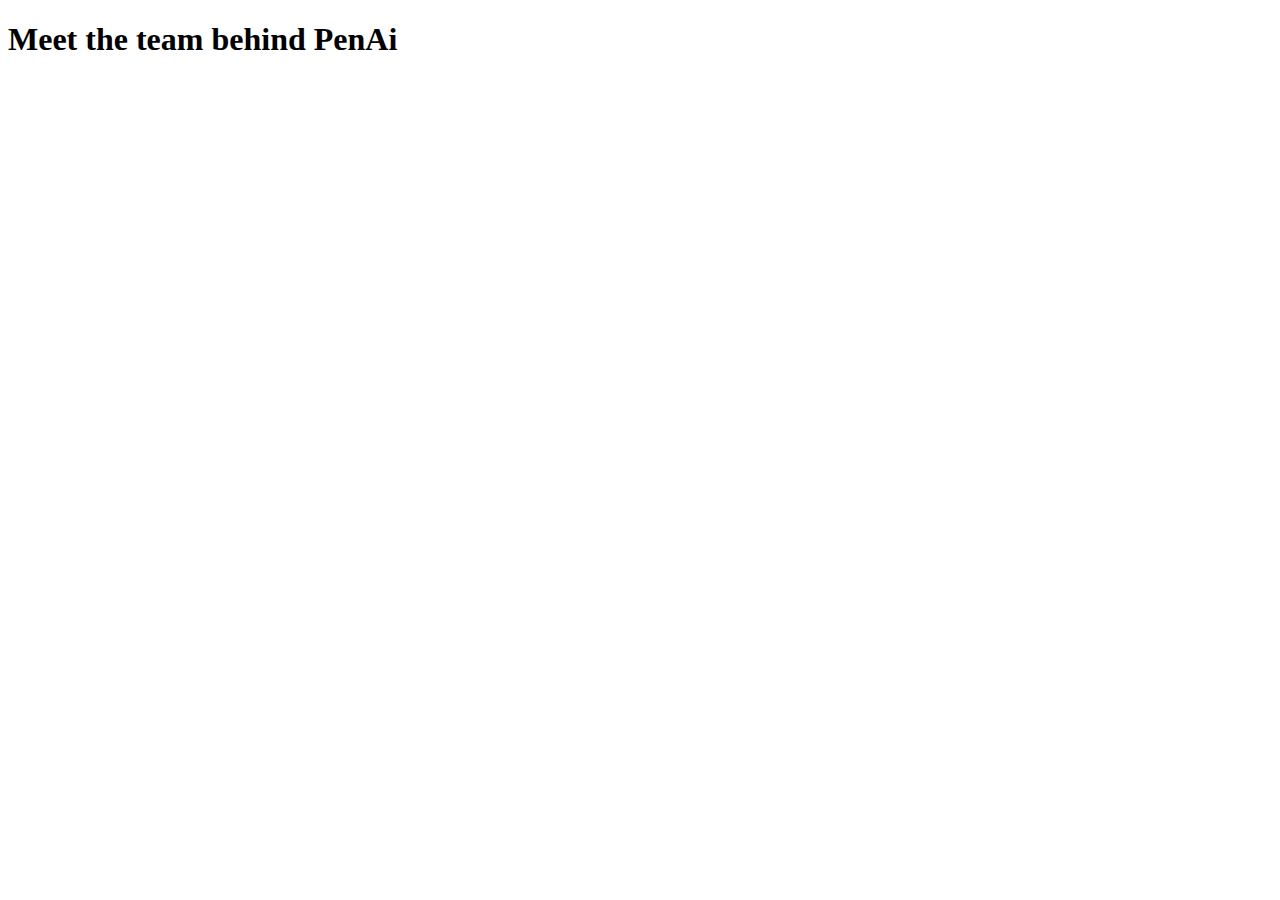
==== Teampage.html @ 919bb74a "modified:   Teampage.html" ====
<!DOCTYPE html>
<html lang="en">
<head>
    <meta charset="UTF-8">
    <meta name="viewport" content="width=device-width, initial-scale=1.0">
    <title>Our Team</title>
    <link rel="stylesheet" href="Teampage.css">
</head>
<body>
<section>
    <h1>Meet the team behind PenAi</h1>
</section>  

<section>
    <div>
       <img src="" alt="">
    </div>
</section>
</body>
</html>
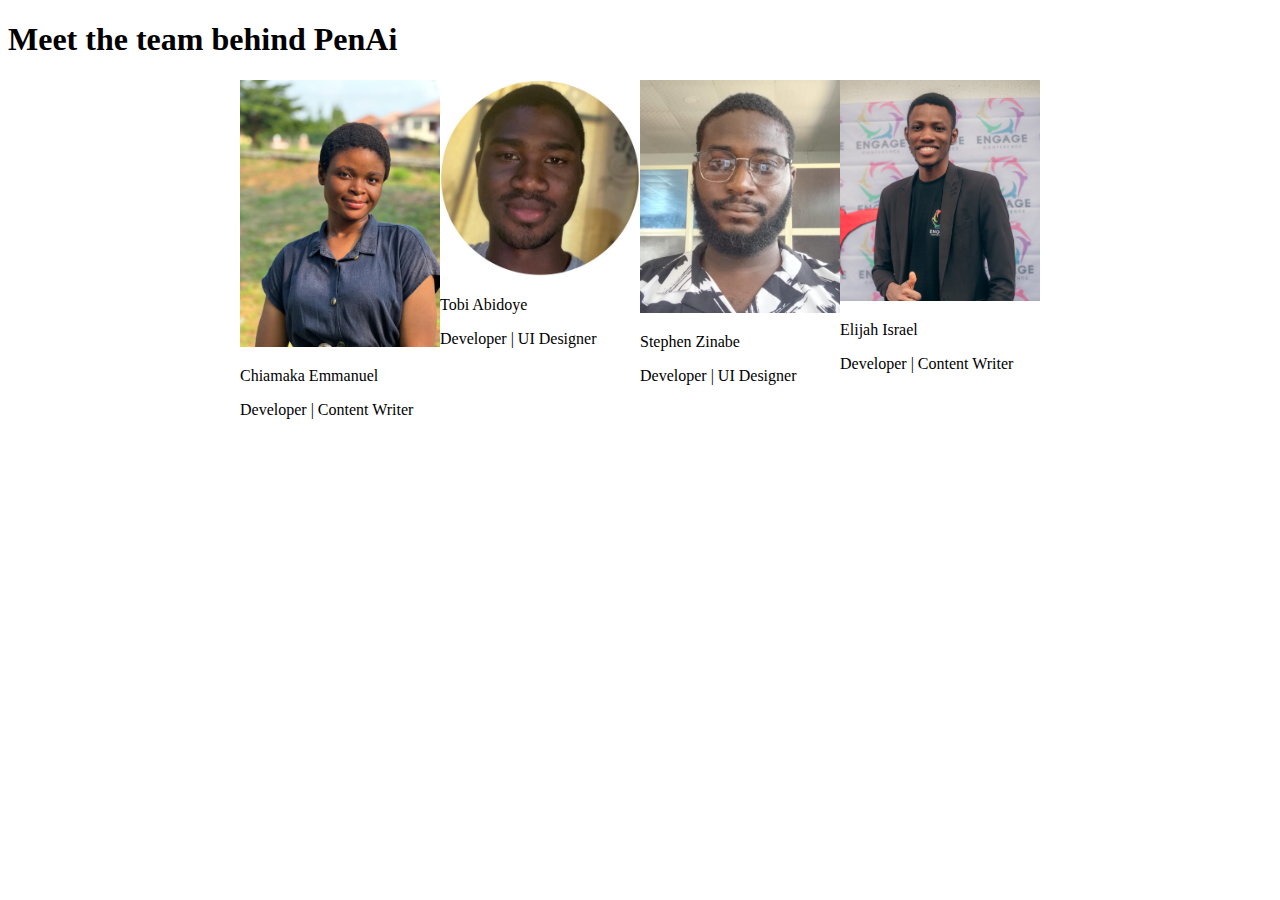
==== commit beef32e8: "renamed:    PenAi/Awwak Mohammed.jpg -> Awwak Mohammed.jpg 	renamed:    PenAi/Bashir Opaoluwa.jpg ->" ====
--- a/Teampage.html
+++ b/Teampage.html
@@ -11,9 +11,26 @@
     <h1>Meet the team behind PenAi</h1>
 </section>  
 
-<section>
+<section class="team">
     <div>
-       <img src="" alt="">
+        <img src="Chiamaka Emmanuel.jpg" alt="Chiamaka Emmanuel" width="200px">
+        <p>Chiamaka Emmanuel</p>
+        <p>Developer | Content Writer</p>
+    </div>
+    <div>
+        <img src="Tobi Abidoye.jpg" alt="Tobi Abidoye" width="200px">
+        <p>Tobi Abidoye</p>
+        <p>Developer | UI Designer</p>
+    </div>
+    <div>
+        <img src="Stephen Zinabe .jpg" alt="Stephen Zinabe" width="200px">
+        <p>Stephen Zinabe</p>
+        <p>Developer | UI Designer</p>
+    </div>
+    <div>
+        <img src="Elijah Israel.jpg" alt="Elijah Israel" width="200px">
+        <p>Elijah Israel</p>
+        <p>Developer | Content Writer</p>
     </div>
 </section>
 </body>
--- a/Teampage.css
+++ b/Teampage.css
@@ -0,0 +1,11 @@
+body{
+    padding: 0px;
+    box-sizing: 0px;
+}
+
+.team{
+    display: flex;
+    flex-direction: row;
+    justify-content: center;
+    
+}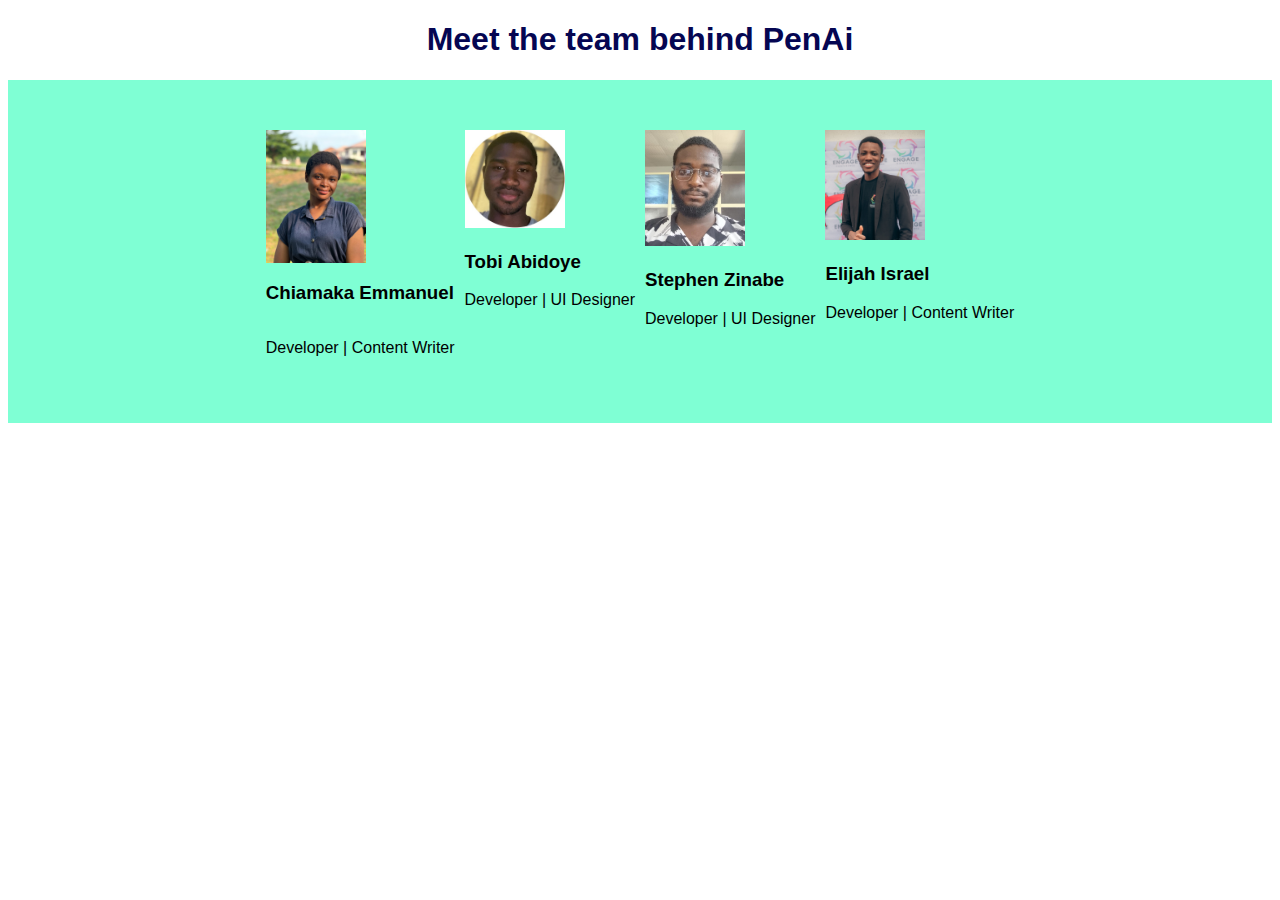
==== commit bf090914: "Changes to be committed: 	modified:   Teampage.css 	modified:   Teampage.html" ====
--- a/Teampage.html
+++ b/Teampage.html
@@ -12,26 +12,28 @@
 </section>  
 
 <section class="team">
-    <div>
-        <img src="Chiamaka Emmanuel.jpg" alt="Chiamaka Emmanuel" width="200px">
-        <p>Chiamaka Emmanuel</p>
+<!-- <div class="teampro"> -->
+    <div id="Chiamaka">
+        <img src="Chiamaka Emmanuel.jpg" alt="Chiamaka Emmanuel" width="100px">
+        <h3>Chiamaka Emmanuel</h3>
         <p>Developer | Content Writer</p>
     </div>
-    <div>
-        <img src="Tobi Abidoye.jpg" alt="Tobi Abidoye" width="200px">
-        <p>Tobi Abidoye</p>
+    <div id="Tobi">
+        <img src="Tobi Abidoye.jpg" alt="Tobi Abidoye" width="100px">
+        <h3 >Tobi Abidoye</h3>
         <p>Developer | UI Designer</p>
     </div>
-    <div>
-        <img src="Stephen Zinabe .jpg" alt="Stephen Zinabe" width="200px">
-        <p>Stephen Zinabe</p>
+    <div id="Stephen">
+        <img src="Stephen Zinabe .jpg" alt="Stephen Zinabe" width="100px">
+        <h3>Stephen Zinabe</h3>
         <p>Developer | UI Designer</p>
     </div>
-    <div>
-        <img src="Elijah Israel.jpg" alt="Elijah Israel" width="200px">
-        <p>Elijah Israel</p>
+    <div id="Elijah">
+        <img src="Elijah Israel.jpg" alt="Elijah Israel" width="100px">
+        <h3>Elijah Israel</h3>
         <p>Developer | Content Writer</p>
     </div>
+<!-- </div> -->
 </section>
 </body>
 </html>--- a/Teampage.css
+++ b/Teampage.css
@@ -1,11 +1,24 @@
 body{
     padding: 0px;
     box-sizing: 0px;
+    font-family: Arial, Helvetica, sans-serif;
 }
-
+h1{
+   color: rgb(5, 6, 82);
+   text-align: center;
+}
 .team{
     display: flex;
     flex-direction: row;
     justify-content: center;
+    gap: 10px;
+    background-color: aquamarine;
+    padding: 50px;
+}
+
+#Chiamaka{
+    display: flex;
+    flex-direction: column;
+    gap: 0px;
     
 }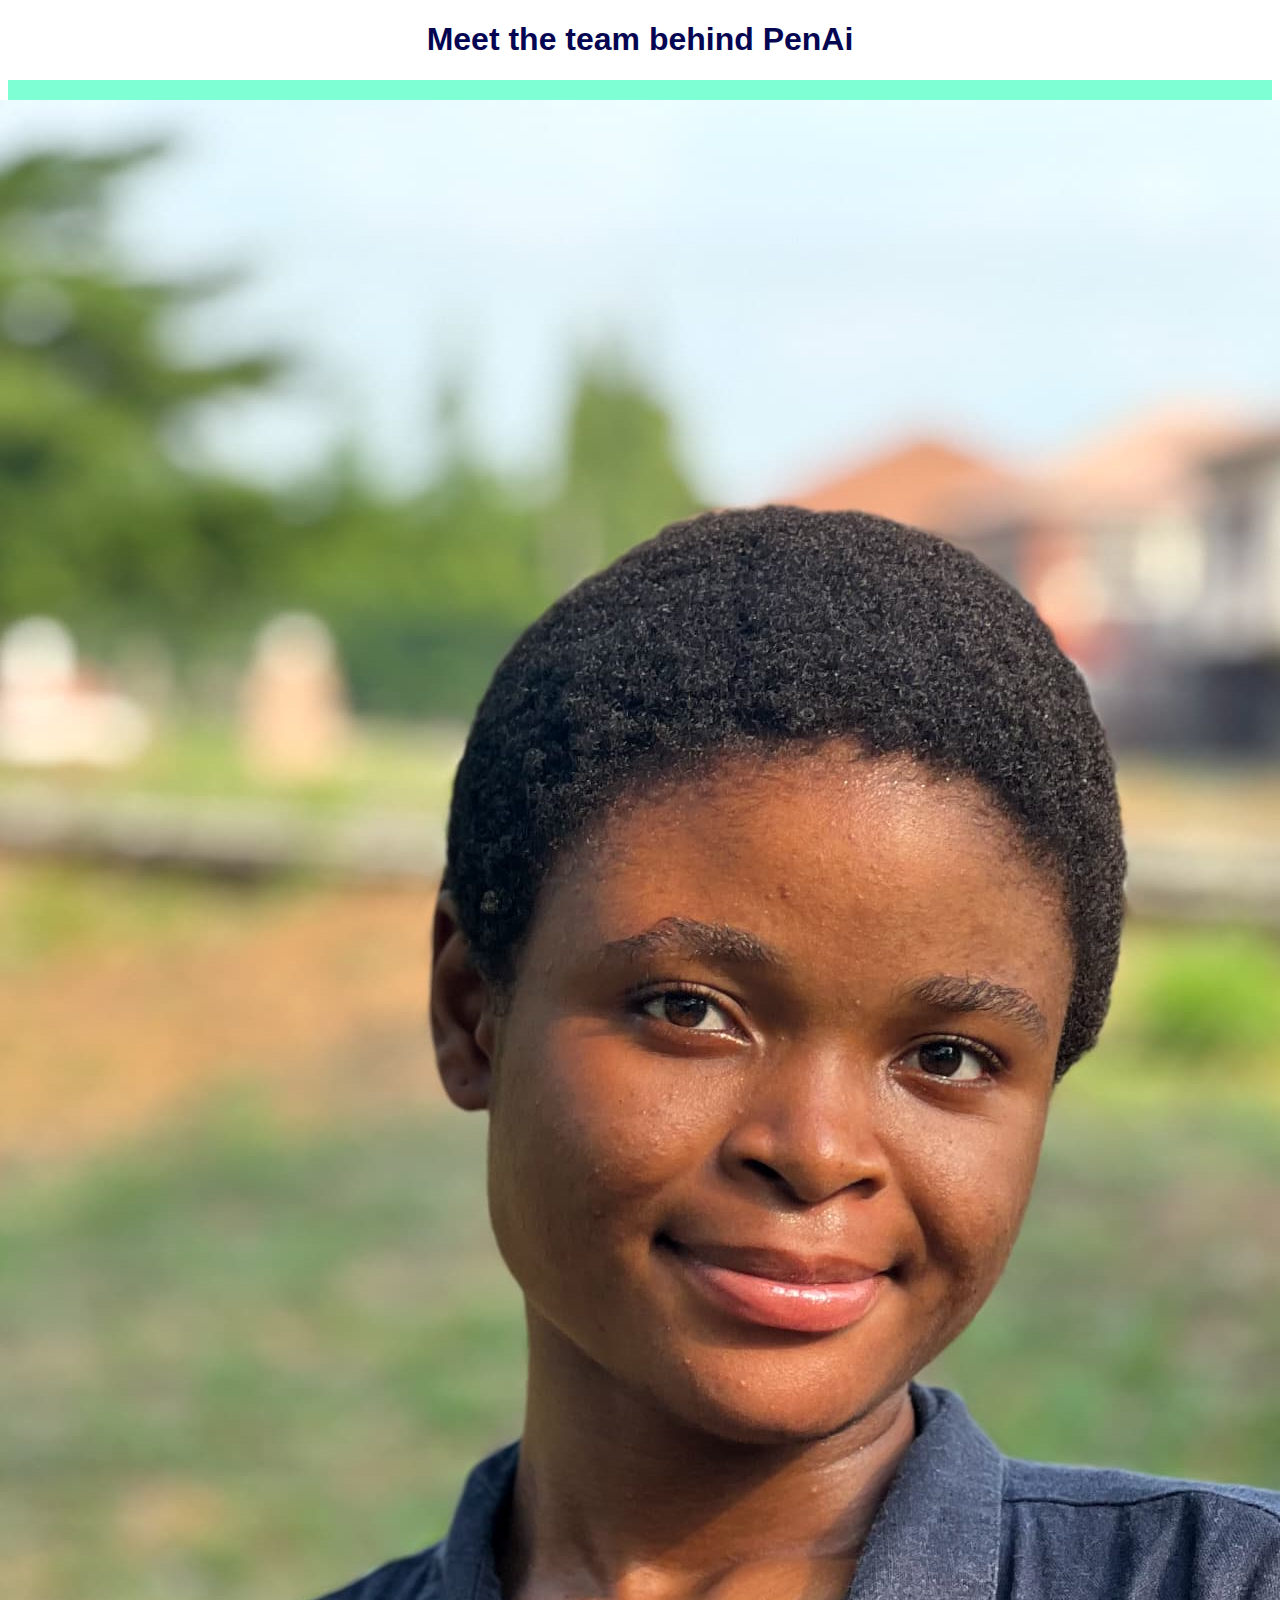
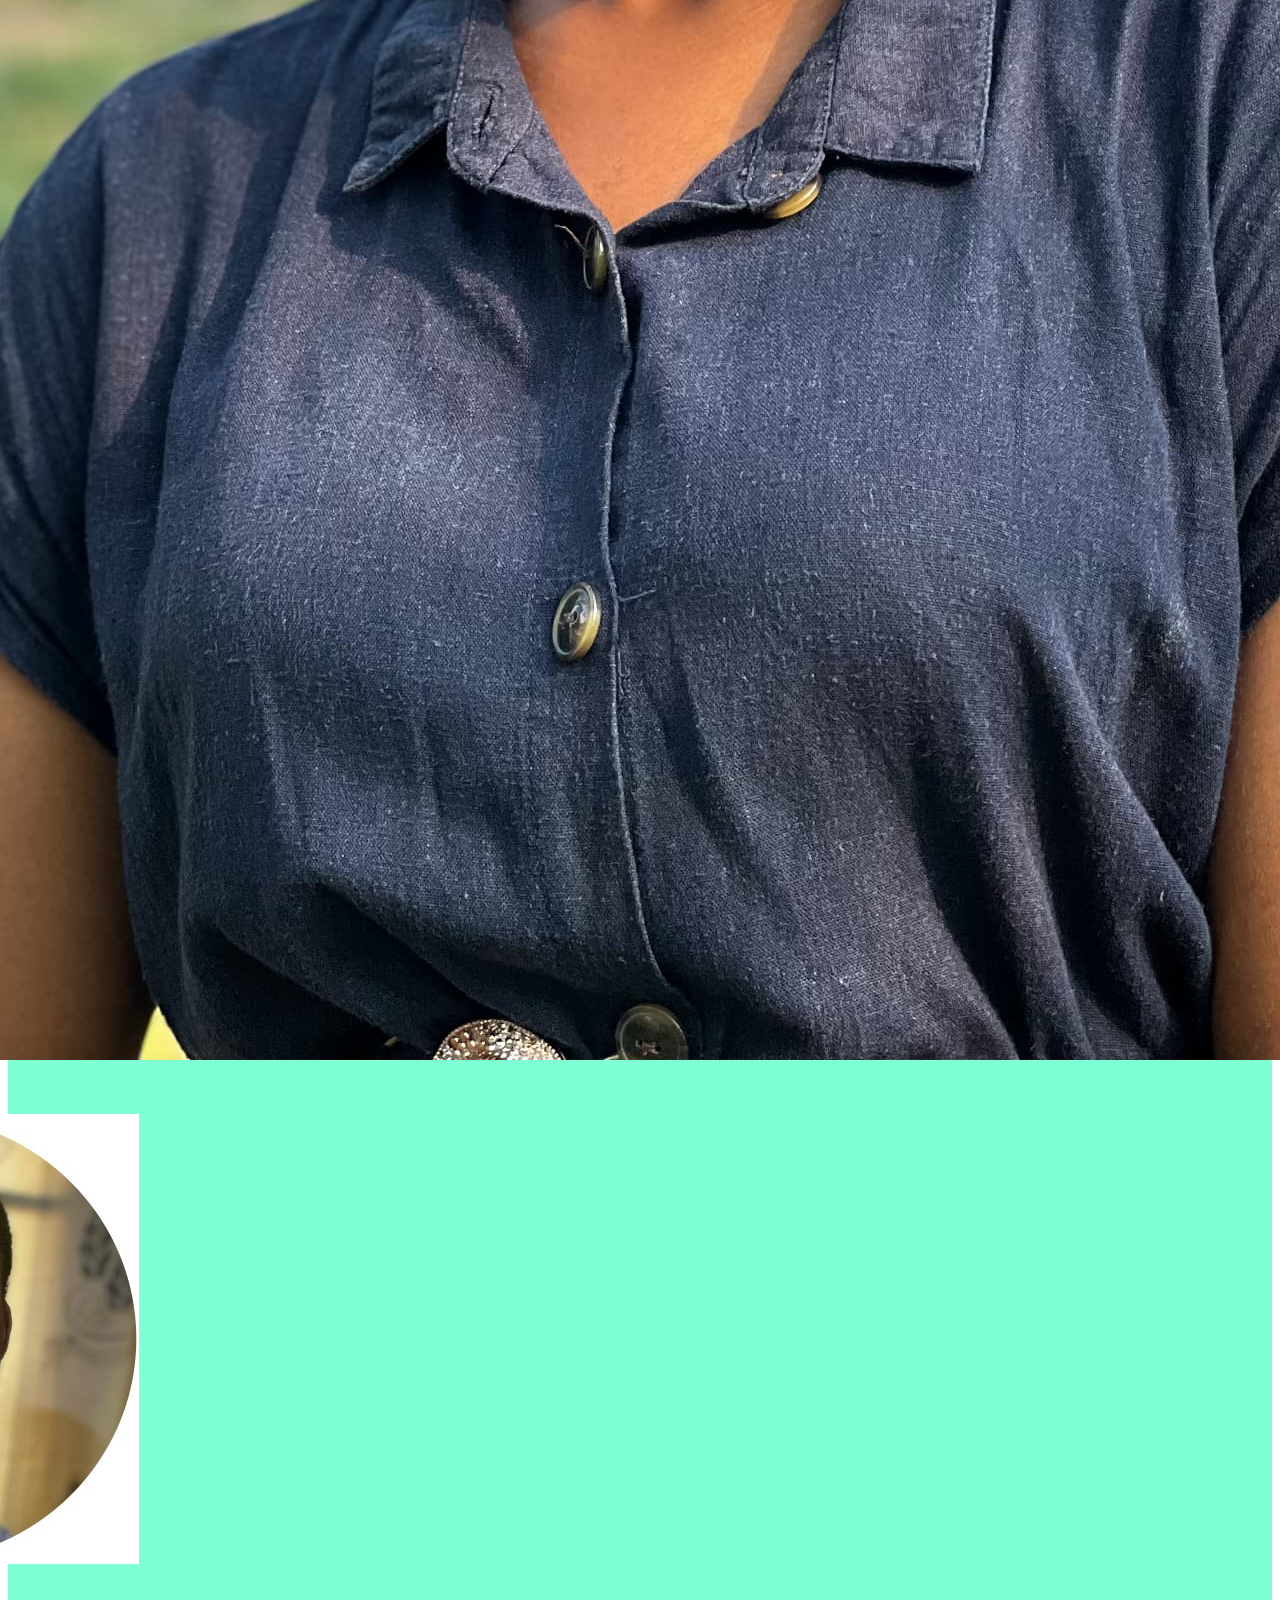
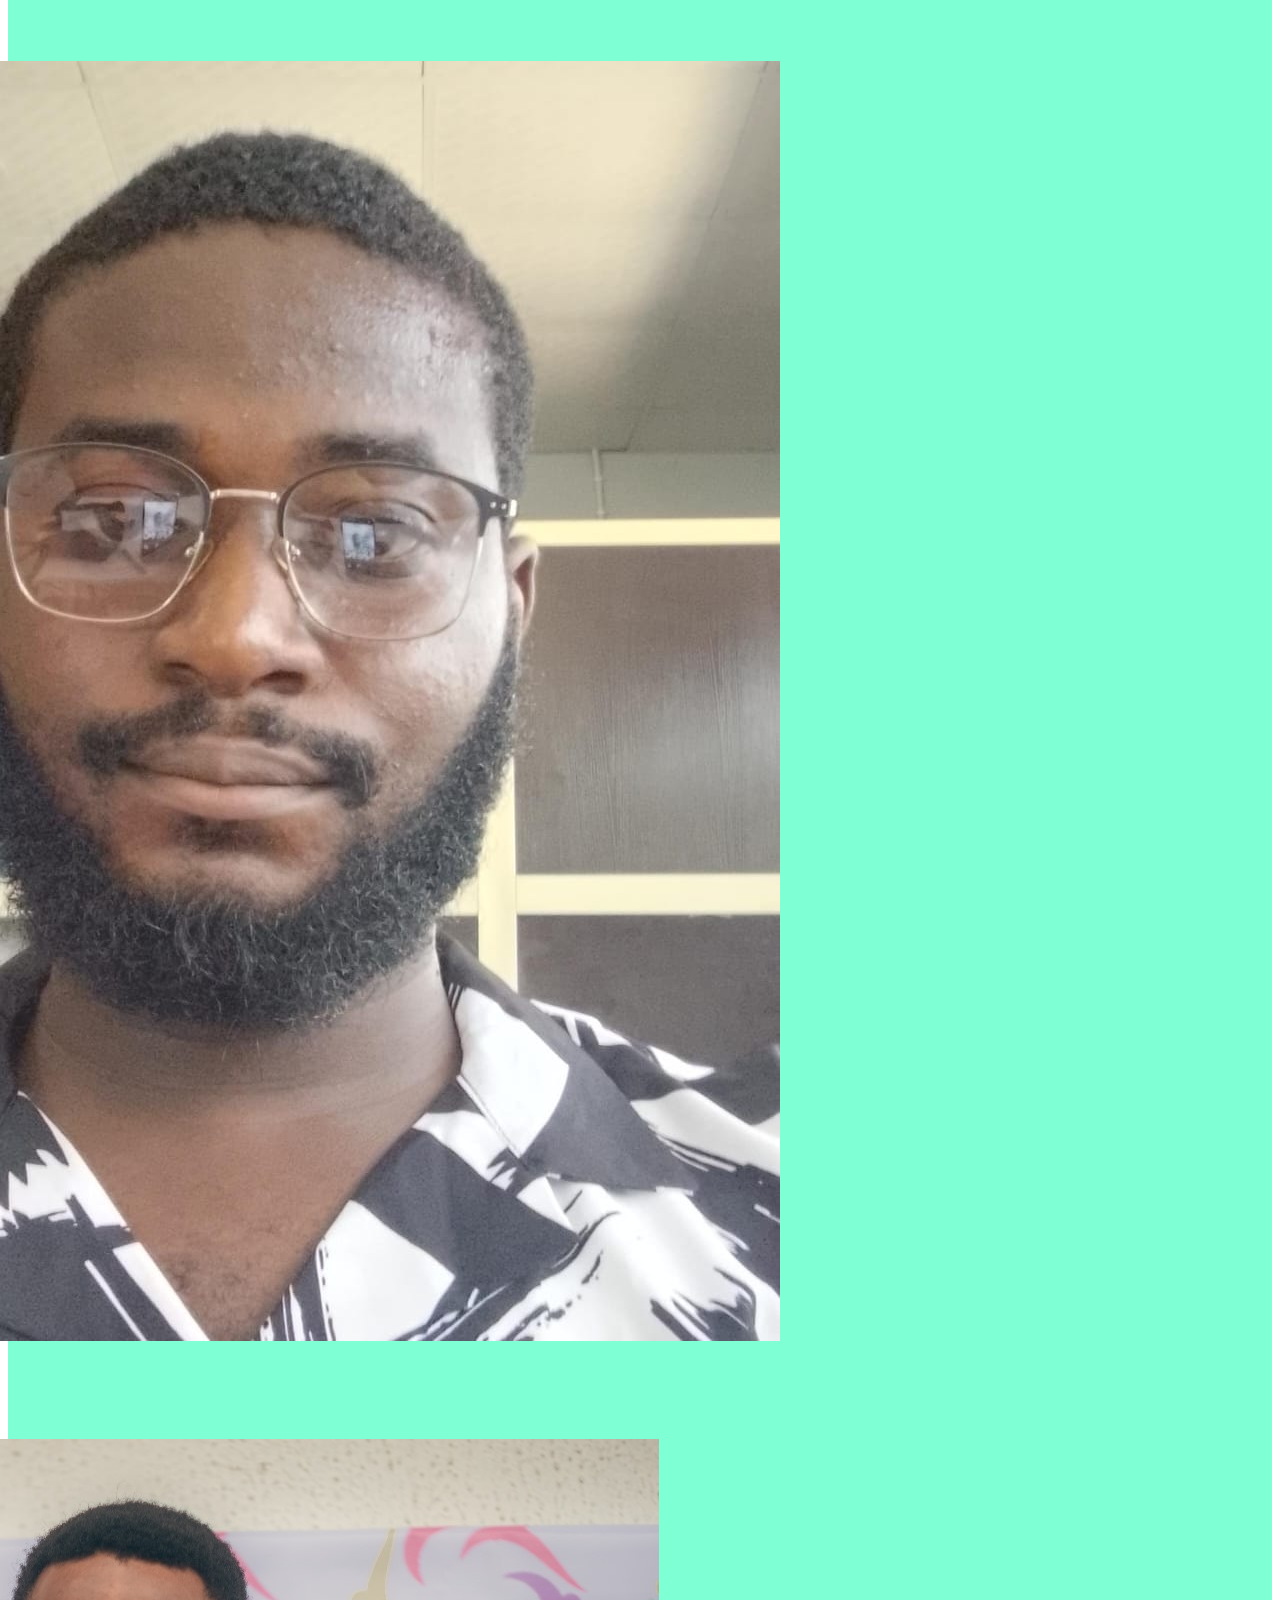
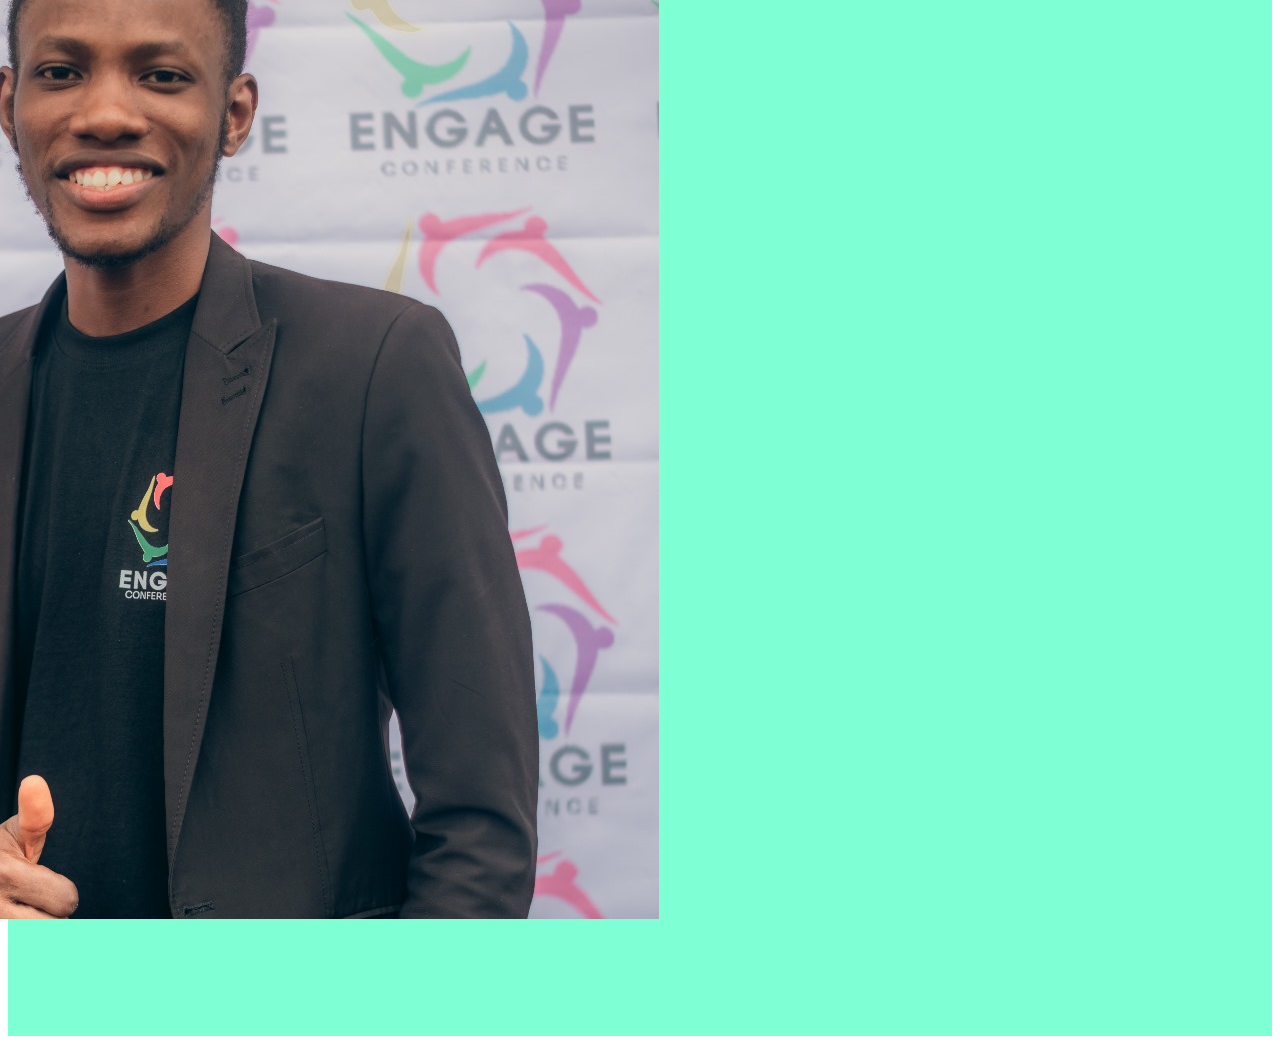
==== commit ada4d50c: "modified:   PenAi/login.css 	modified:   Teampage.css 	modified:   Teampage.html" ====
--- a/Teampage.html
+++ b/Teampage.html
@@ -1,39 +1,42 @@
 <!DOCTYPE html>
 <html lang="en">
+
 <head>
     <meta charset="UTF-8">
     <meta name="viewport" content="width=device-width, initial-scale=1.0">
     <title>Our Team</title>
     <link rel="stylesheet" href="Teampage.css">
 </head>
+
 <body>
-<section>
-    <h1>Meet the team behind PenAi</h1>
-</section>  
+    <section>
+        <h1>Meet the team behind PenAi</h1>
+    </section>
 
-<section class="team">
-<!-- <div class="teampro"> -->
-    <div id="Chiamaka">
-        <img src="Chiamaka Emmanuel.jpg" alt="Chiamaka Emmanuel" width="100px">
-        <h3>Chiamaka Emmanuel</h3>
-        <p>Developer | Content Writer</p>
-    </div>
-    <div id="Tobi">
-        <img src="Tobi Abidoye.jpg" alt="Tobi Abidoye" width="100px">
-        <h3 >Tobi Abidoye</h3>
-        <p>Developer | UI Designer</p>
-    </div>
-    <div id="Stephen">
-        <img src="Stephen Zinabe .jpg" alt="Stephen Zinabe" width="100px">
-        <h3>Stephen Zinabe</h3>
-        <p>Developer | UI Designer</p>
-    </div>
-    <div id="Elijah">
-        <img src="Elijah Israel.jpg" alt="Elijah Israel" width="100px">
-        <h3>Elijah Israel</h3>
-        <p>Developer | Content Writer</p>
-    </div>
-<!-- </div> -->
-</section>
+    <section class="team">
+        <div id="team_picture">
+            <img src="Chiamaka Emmanuel.jpg" alt="Chiamaka Emmanuel">
+            <div class="team_description">
+                <h3>Chiamaka Emmanuel</h3>
+                <p>Developer | Content Writer</p>
+            </div>
+            <img src="Tobi Abidoye.jpg" alt="Tobi Abidoye">
+            <div>
+            <h3>Tobi Abidoye</h3>
+            <p>Developer | UI Designer</p>
+            </div>
+            <div>
+            <img src="Stephen Zinabe .jpg" alt="Stephen Zinabe">
+            <h3>Stephen Zinabe</h3>
+            <p>Developer | UI Designer</p>
+            </div>
+            <div>
+            <img src="Elijah Israel.jpg" alt="Elijah Israel">
+            <h3>Elijah Israel</h3>
+            <p>Developer | Content Writer</p>
+            </div>
+        </div>
+    </section>
 </body>
+
 </html>--- a/Teampage.css
+++ b/Teampage.css
@@ -1,4 +1,4 @@
-body{
+*{
     padding: 0px;
     box-sizing: 0px;
     font-family: Arial, Helvetica, sans-serif;
@@ -11,14 +11,60 @@
     display: flex;
     flex-direction: row;
     justify-content: center;
-    gap: 10px;
+    gap: 30px;
     background-color: aquamarine;
-    padding: 50px;
+    padding: 20px;
+}
+#Chiamaka {
+    justify-content: center;
+    background-color: white;
+}
+#Tobi {
+    justify-content: center;
+}
+#Stephen {
+    justify-content: center;
+}
+#Elijah {
+    justify-content: center;
 }
 
-#Chiamaka{
+.team_description{
+    margin: 5px;
+    
+}
+.team_description h3{
+    margin: 0;
+}
+.team_description p{
+   margin: 0;
+}
+#Chiamaka img{
     display: flex;
     flex-direction: column;
     gap: 0px;
-    
+    width: 200px;
+    height: 200px;
+}
+
+#Tobi img{
+    display: flex;
+    flex-direction: column;
+    gap: 0px;
+    width: 200px;
+    height: 200px;
+}
+#Stephen img{
+    display: flex;
+    flex-direction: column;
+    gap: 0px;
+    width: 200px;
+    height: 200px;
+}
+#Elijah img{
+    display: flex;
+    flex-direction: column;
+    gap: 0px;
+    width: 200px;
+    height: 200px;
 }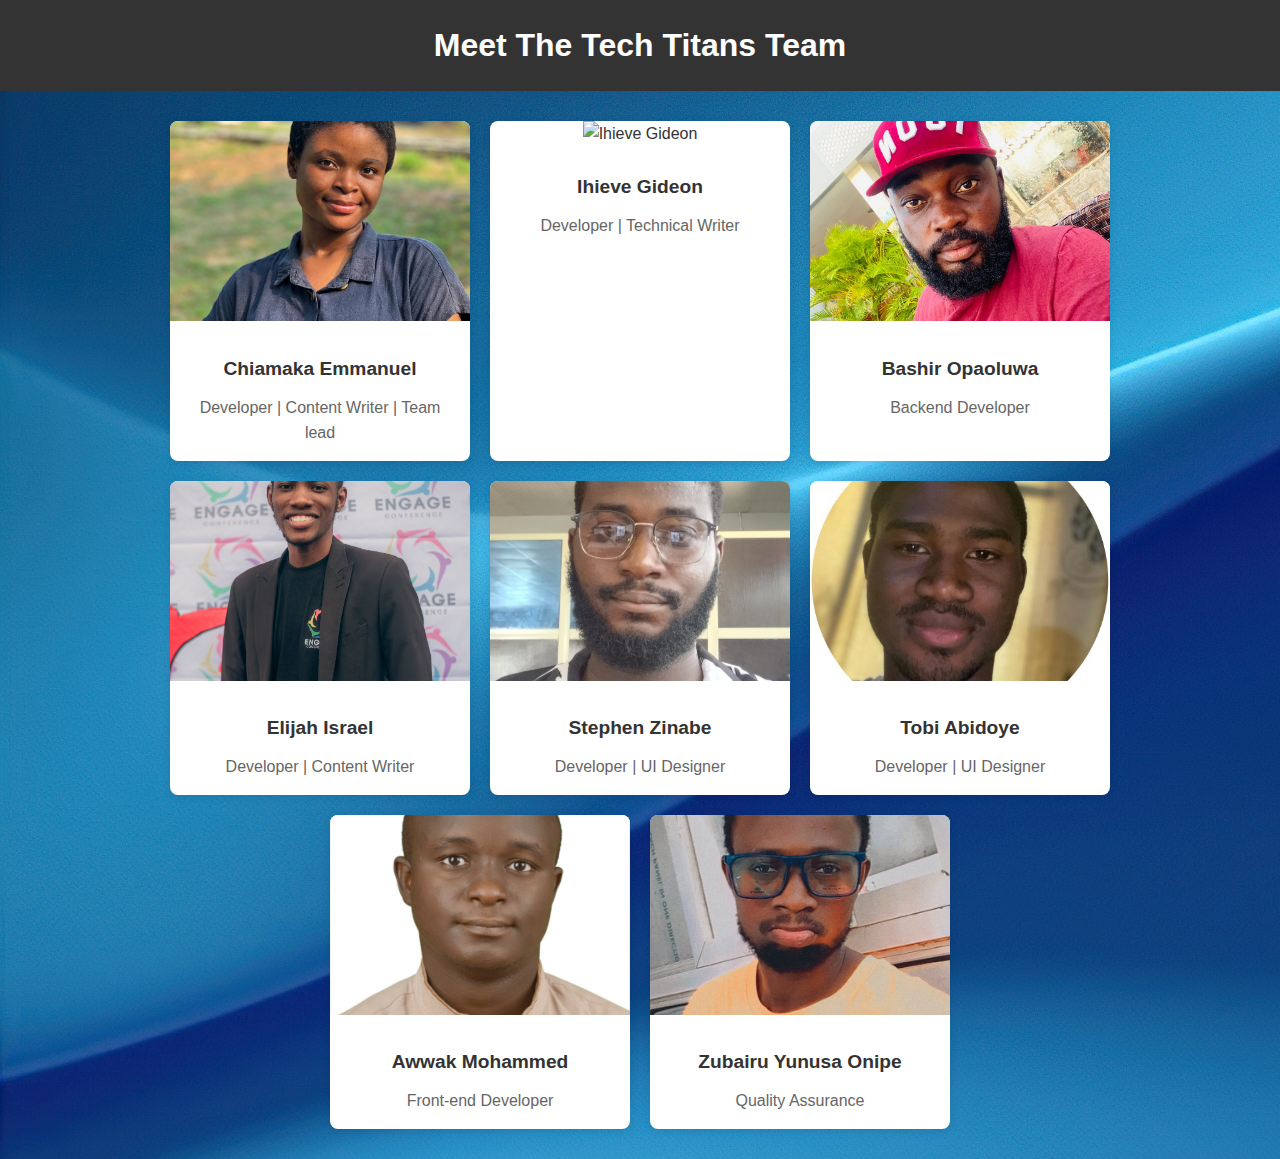
==== commit f1ea0a57: "modified:   Teampage.css 	modified:   Teampage.html" ====
--- a/Teampage.html
+++ b/Teampage.html
@@ -1,42 +1,80 @@
 <!DOCTYPE html>
 <html lang="en">
-
 <head>
     <meta charset="UTF-8">
     <meta name="viewport" content="width=device-width, initial-scale=1.0">
     <title>Our Team</title>
     <link rel="stylesheet" href="Teampage.css">
 </head>
-
 <body>
-    <section>
-        <h1>Meet the team behind PenAi</h1>
-    </section>
+    <header>
+        <h1>Meet The Tech Titans Team</h1>
+    </header>
 
     <section class="team">
-        <div id="team_picture">
-            <img src="Chiamaka Emmanuel.jpg" alt="Chiamaka Emmanuel">
-            <div class="team_description">
+        <div class="team-member">
+            <img src="Chiamaka Emmanuel.jpg" alt="Chiamaka Emmanuel" class="team-photo">
+            <div class="team-description">
                 <h3>Chiamaka Emmanuel</h3>
+                <p>Developer | Content Writer | Team lead</p>
+            </div>
+        </div>
+
+        <div class="team-member">
+            <img src="PENAI/Iheive Gideon.jpg " alt="Ihieve Gideon" class="team-photo">
+            <div class="team-description">
+                <h3>Ihieve Gideon</h3>
+                <p> Developer | Technical Writer</p>
+            </div>
+        </div>
+
+        <div class="team-member">
+            <img src="Bashir Opaoluwa.jpg" alt="Bashir Opaoluwa" class="team-photo">
+            <div class="team-description">
+                <h3>Bashir Opaoluwa</h3>
+                <p>Backend Developer</p>
+            </div>
+        </div>
+
+        <div class="team-member">
+            <img src="Elijah Israel.jpg" alt="Elijah Israel" class="team-photo">
+            <div class="team-description">
+                <h3>Elijah Israel</h3>
                 <p>Developer | Content Writer</p>
             </div>
-            <img src="Tobi Abidoye.jpg" alt="Tobi Abidoye">
-            <div>
-            <h3>Tobi Abidoye</h3>
-            <p>Developer | UI Designer</p>
+        </div>
+
+        <div class="team-member">
+            <img src="Stephen Zinabe .jpg" alt="Stephen Zinabe" class="team-photo">
+            <div class="team-description">
+                <h3>Stephen Zinabe</h3>
+                <p>Developer | UI Designer</p>
             </div>
-            <div>
-            <img src="Stephen Zinabe .jpg" alt="Stephen Zinabe">
-            <h3>Stephen Zinabe</h3>
-            <p>Developer | UI Designer</p>
+        </div>
+
+        <div class="team-member">
+            <img src="Tobi Abidoye.jpg" alt="Tobi Abidoye" class="team-photo">
+            <div class="team-description">
+                <h3>Tobi Abidoye</h3>
+                <p>Developer | UI Designer</p>
             </div>
-            <div>
-            <img src="Elijah Israel.jpg" alt="Elijah Israel">
-            <h3>Elijah Israel</h3>
-            <p>Developer | Content Writer</p>
+        </div>
+
+        <div class="team-member">
+            <img src="Awwak Mohammed.jpg" alt="Awwak Mohammed" class="team-photo">
+            <div class="team-description">
+                <h3>Awwak Mohammed</h3>
+                <p>Front-end Developer</p>
+            </div>
+        </div>
+
+        <div class="team-member">
+            <img src="Zubairu Yunusa Onipe.jpg" alt="Zubairu Yunusa Onipe" class="team-photo">
+            <div class="team-description">
+                <h3>Zubairu Yunusa Onipe</h3>
+                <p>Quality Assurance</p>
             </div>
         </div>
     </section>
 </body>
-
-</html>+</html>
--- a/Teampage.css
+++ b/Teampage.css
@@ -1,70 +1,74 @@
-*{
-    padding: 0px;
-    box-sizing: 0px;
-    font-family: Arial, Helvetica, sans-serif;
+/* Global Styles */
+* {
+    box-sizing: border-box;
+    margin: 0;
+    padding: 0;
 }
-h1{
-   color: rgb(5, 6, 82);
-   text-align: center;
+
+body {
+    font-family: Arial, sans-serif;
+    background: url(PenAi/background.jpg);
+    color: #333;
+    line-height: 1.6;
 }
-.team{
+
+header {
+    background: #333;
+    color: #fff;
+    padding: 20px;
+    text-align: center;
+}
+
+header h1 {
+    margin: 0;
+}
+
+/* Team Section Styles */
+.team {
     display: flex;
-    flex-direction: row;
+    flex-wrap: wrap;
     justify-content: center;
-    gap: 30px;
-    background-color: aquamarine;
     padding: 20px;
 }
-#Chiamaka {
-    justify-content: center;
-    background-color: white;
-}
-#Tobi {
-    justify-content: center;
-}
-#Stephen {
-    justify-content: center;
-}
-#Elijah {
-    justify-content: center;
+
+.team-member {
+    background: #fff;
+    border-radius: 8px;
+    box-shadow: 0 2px 8px rgba(0, 0, 0, 0.1);
+    margin: 10px;
+    overflow: hidden;
+    text-align: center;
+    width: 300px;
 }
 
-.team_description{
-    margin: 5px;
-    
-}
-.team_description h3{
-    margin: 0;
-}
-.team_description p{
-   margin: 0;
-}
-#Chiamaka img{
-    display: flex;
-    flex-direction: column;
-    gap: 0px;
-    width: 200px;
+.team-photo {
+    width: 100%;
     height: 200px;
+    object-fit: cover;
 }
 
-#Tobi img{
-    display: flex;
-    flex-direction: column;
-    gap: 0px;
-    width: 200px;
-    height: 200px;
+.team-description {
+    padding: 15px;
 }
-#Stephen img{
-    display: flex;
-    flex-direction: column;
-    gap: 0px;
-    width: 200px;
-    height: 200px;
+
+.team-description h3 {
+    margin: 10px 0;
+    font-size: 1.2em;
 }
-#Elijah img{
-    display: flex;
-    flex-direction: column;
-    gap: 0px;
-    width: 200px;
-    height: 200px;
-}+
+.team-description p {
+    color: #666;
+}
+
+/* Responsive Design */
+@media (max-width: 768px) {
+    .team {
+        flex-direction: column;
+        align-items: center;
+    }
+
+    .team-member {
+        width: 90%;
+        max-width: 500px;
+    }
+}
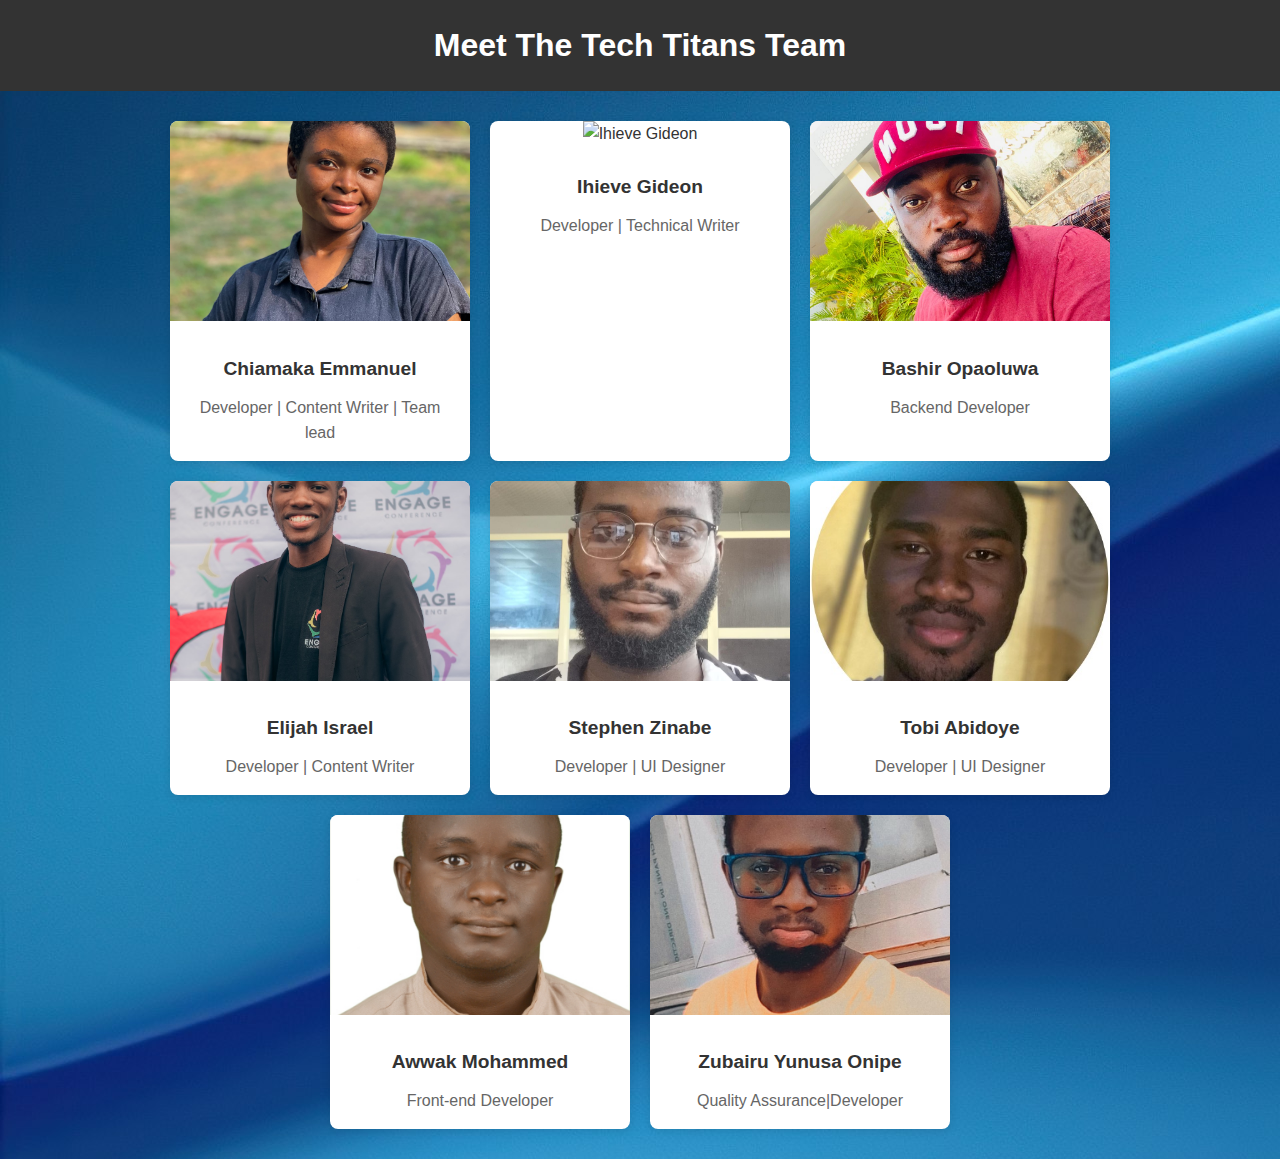
==== commit 2cbd8560: "modified:   Teampage.html" ====
--- a/Teampage.html
+++ b/Teampage.html
@@ -72,7 +72,7 @@
             <img src="Zubairu Yunusa Onipe.jpg" alt="Zubairu Yunusa Onipe" class="team-photo">
             <div class="team-description">
                 <h3>Zubairu Yunusa Onipe</h3>
-                <p>Quality Assurance</p>
+                <p>Quality Assurance|Developer</p>
             </div>
         </div>
     </section>
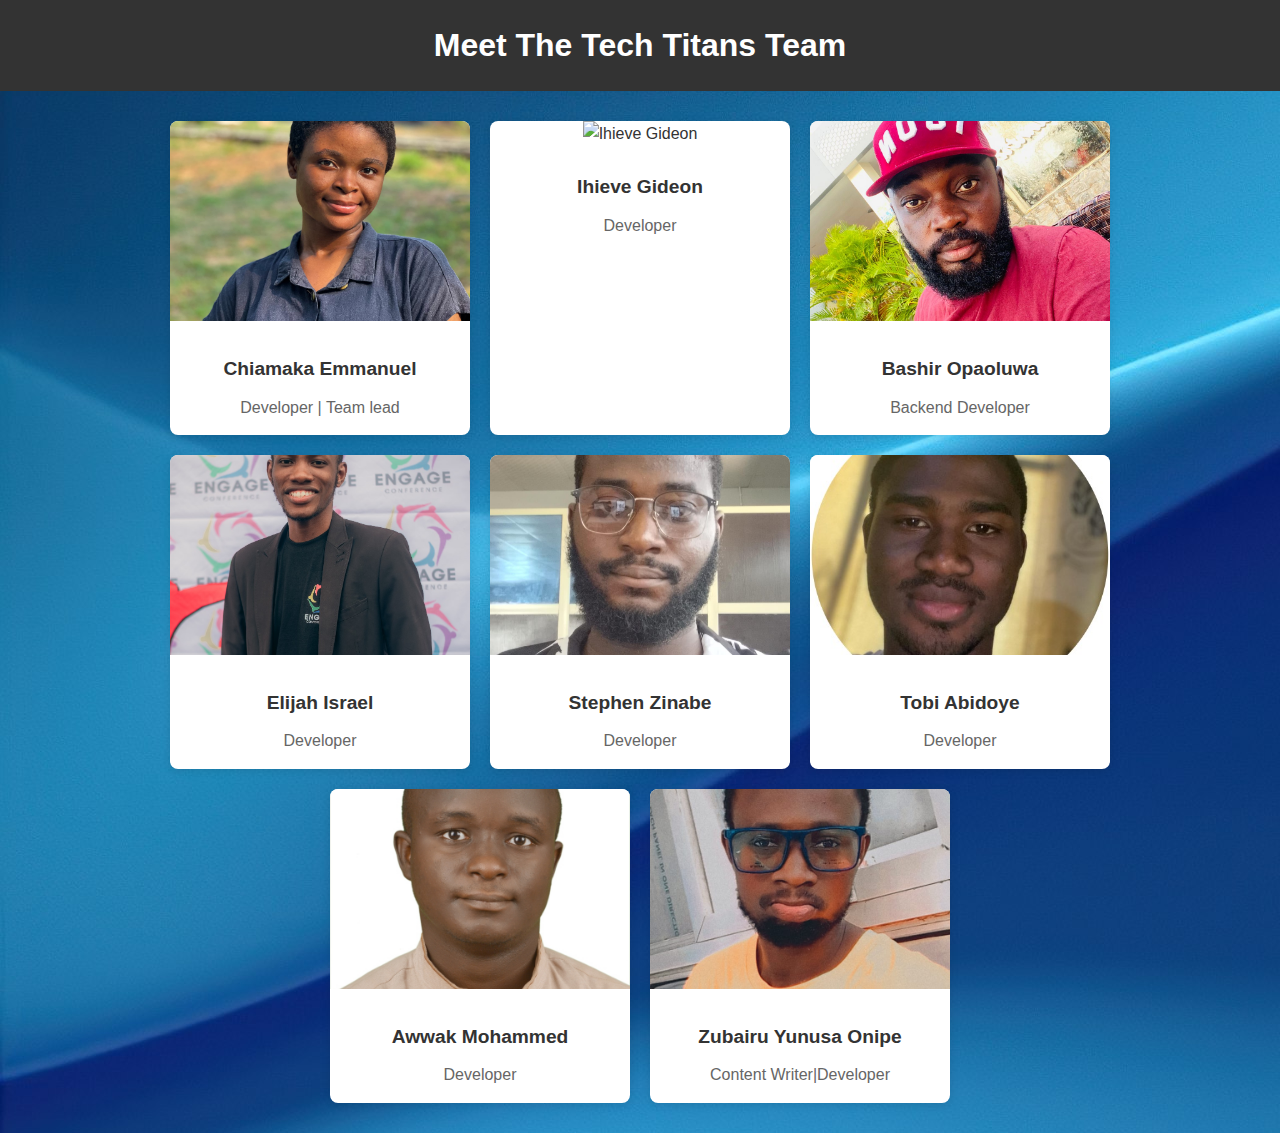
==== commit 196aeb15: "modified:   Teampage.html" ====
--- a/Teampage.html
+++ b/Teampage.html
@@ -16,7 +16,7 @@
             <img src="Chiamaka Emmanuel.jpg" alt="Chiamaka Emmanuel" class="team-photo">
             <div class="team-description">
                 <h3>Chiamaka Emmanuel</h3>
-                <p>Developer | Content Writer | Team lead</p>
+                <p>Developer | Team lead</p>
             </div>
         </div>
 
@@ -24,7 +24,7 @@
             <img src="PENAI/Iheive Gideon.jpg " alt="Ihieve Gideon" class="team-photo">
             <div class="team-description">
                 <h3>Ihieve Gideon</h3>
-                <p> Developer | Technical Writer</p>
+                <p> Developer</p>
             </div>
         </div>
 
@@ -40,7 +40,7 @@
             <img src="Elijah Israel.jpg" alt="Elijah Israel" class="team-photo">
             <div class="team-description">
                 <h3>Elijah Israel</h3>
-                <p>Developer | Content Writer</p>
+                <p>Developer</p>
             </div>
         </div>
 
@@ -48,7 +48,7 @@
             <img src="Stephen Zinabe .jpg" alt="Stephen Zinabe" class="team-photo">
             <div class="team-description">
                 <h3>Stephen Zinabe</h3>
-                <p>Developer | UI Designer</p>
+                <p>Developer</p>
             </div>
         </div>
 
@@ -56,7 +56,7 @@
             <img src="Tobi Abidoye.jpg" alt="Tobi Abidoye" class="team-photo">
             <div class="team-description">
                 <h3>Tobi Abidoye</h3>
-                <p>Developer | UI Designer</p>
+                <p>Developer </p>
             </div>
         </div>
 
@@ -64,7 +64,7 @@
             <img src="Awwak Mohammed.jpg" alt="Awwak Mohammed" class="team-photo">
             <div class="team-description">
                 <h3>Awwak Mohammed</h3>
-                <p>Front-end Developer</p>
+                <p> Developer</p>
             </div>
         </div>
 
@@ -72,7 +72,7 @@
             <img src="Zubairu Yunusa Onipe.jpg" alt="Zubairu Yunusa Onipe" class="team-photo">
             <div class="team-description">
                 <h3>Zubairu Yunusa Onipe</h3>
-                <p>Quality Assurance|Developer</p>
+                <p>Content Writer|Developer</p>
             </div>
         </div>
     </section>
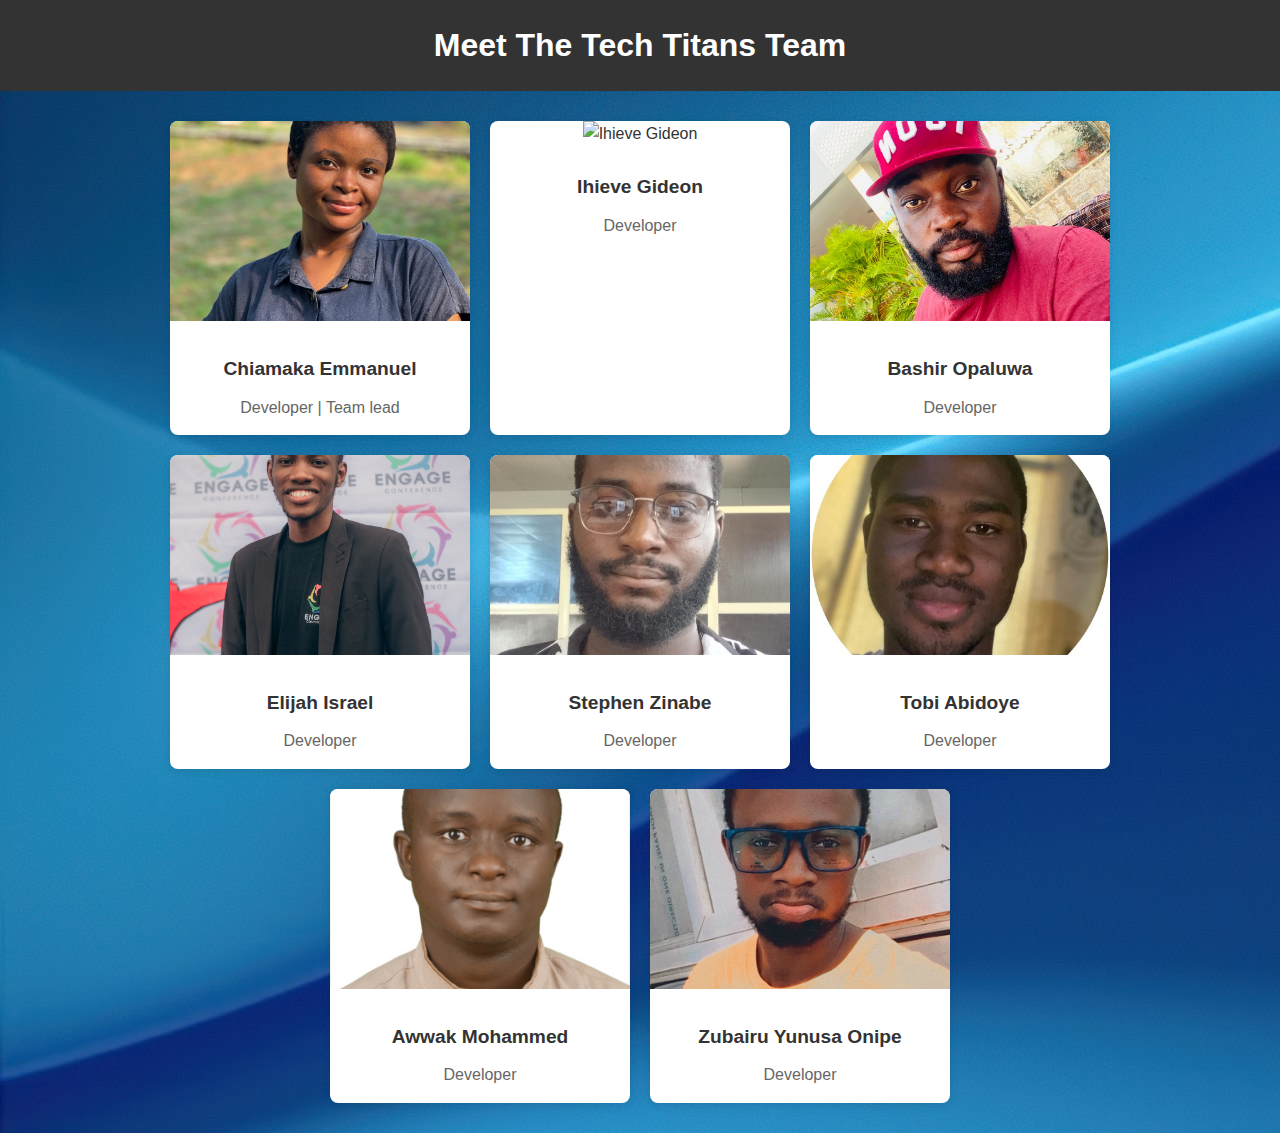
==== commit 7b156516: "modified:   Teampage.html" ====
--- a/Teampage.html
+++ b/Teampage.html
@@ -31,8 +31,8 @@
         <div class="team-member">
             <img src="Bashir Opaoluwa.jpg" alt="Bashir Opaoluwa" class="team-photo">
             <div class="team-description">
-                <h3>Bashir Opaoluwa</h3>
-                <p>Backend Developer</p>
+                <h3>Bashir Opaluwa</h3>
+                <p>Developer</p>
             </div>
         </div>
 
@@ -72,7 +72,7 @@
             <img src="Zubairu Yunusa Onipe.jpg" alt="Zubairu Yunusa Onipe" class="team-photo">
             <div class="team-description">
                 <h3>Zubairu Yunusa Onipe</h3>
-                <p>Content Writer|Developer</p>
+                <p> Developer</p>
             </div>
         </div>
     </section>
